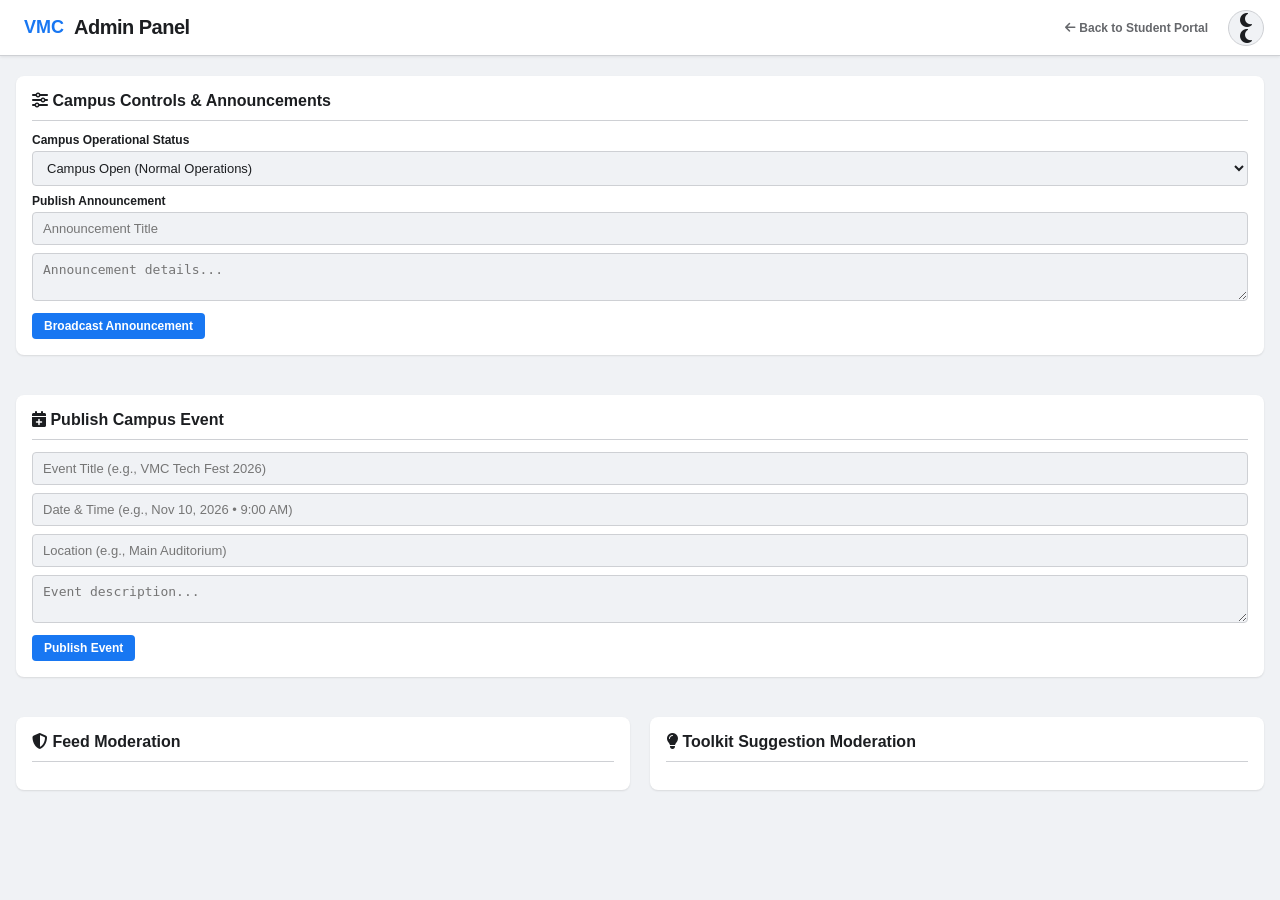
==== admin.html @ 5cf67ebd "Update admin page title and structure" ====
<!DOCTYPE html>
<html lang="en" data-theme="light">
<head>
  <meta charset="UTF-8">
  <meta name="viewport" content="width=device-width, initial-scale=1.0">
  <title>VMC Sync - Admin Control Panel</title>
  <link rel="stylesheet" href="https://cdnjs.cloudflare.com/ajax/libs/font-awesome/6.4.0/css/all.min.css">
  <link rel="stylesheet" href="style.css">
</head>
<body>

  <!-- TOPBAR HEADER -->
  <header class="fb-topbar">
    <a href="index.html" class="topbar-brand">
      <div class="brand-logo-img" style="font-weight: 800; font-size: 18px; color: var(--accent-blue);">VMC</div>
      <h1 class="brand-title">Admin Panel</h1>
    </a>

    <div class="topbar-actions">
      <a href="index.html" class="action-btn" style="text-decoration:none; font-size:12px; font-weight:600;"><i class="fa-solid fa-arrow-left"></i> Back to Student Portal</a>
      <button id="theme-toggle-btn" class="theme-btn"><i class="fa-solid fa-moon" id="theme-icon"></i></button>
    </div>
  </header>

  <!-- MAIN CONTAINER -->
  <div class="fb-container" style="grid-template-columns: 1fr;">
    
    <!-- CAMPUS STATUS & ANNOUNCEMENT CONTROLS -->
    <div class="sidebar-card" style="margin-bottom: 20px;">
      <h3 class="sidebar-title"><i class="fa-solid fa-sliders"></i> Campus Controls & Announcements</h3>
      <form id="admin-controls-form" class="stacked-form">
        <label class="form-label">Campus Operational Status</label>
        <select id="admin-campus-status" class="input-field">
          <option value="Campus Open">Campus Open (Normal Operations)</option>
          <option value="Classes Suspended">Classes Suspended</option>
          <option value="Online Classes Only">Online Classes Only</option>
          <option value="Campus Closed">Campus Closed</option>
        </select>
        <label class="form-label">Publish Announcement</label>
        <input type="text" id="admin-announcement-title" class="input-field" placeholder="Announcement Title" required>
        <textarea id="admin-announcement-text" class="input-field" rows="2" placeholder="Announcement details..." required></textarea>
        <button type="submit" class="btn-primary-sm">Broadcast Announcement</button>
      </form>
    </div>

    <!-- EVENT MANAGEMENT CREATOR -->
    <div class="sidebar-card" style="margin-bottom: 20px;">
      <h3 class="sidebar-title"><i class="fa-solid fa-calendar-plus"></i> Publish Campus Event</h3>
      <form id="admin-event-form" class="stacked-form">
        <input type="text" id="event-title" class="input-field" placeholder="Event Title (e.g., VMC Tech Fest 2026)" required>
        <input type="text" id="event-date" class="input-field" placeholder="Date & Time (e.g., Nov 10, 2026 • 9:00 AM)" required>
        <input type="text" id="event-location" class="input-field" placeholder="Location (e.g., Main Auditorium)" required>
        <textarea id="event-desc" class="input-field" rows="2" placeholder="Event description..." required></textarea>
        <button type="submit" class="btn-primary-sm">Publish Event</button>
      </form>
    </div>

    <!-- MODERATION TOOLS -->
    <div style="display: grid; grid-template-columns: 1fr 1fr; gap: 20px;">
      <div class="sidebar-card">
        <h3 class="sidebar-title"><i class="fa-solid fa-shield-halved"></i> Feed Moderation</h3>
        <div id="admin-feed-moderation" style="display:flex; flex-direction:column; gap:8px;"></div>
      </div>
      <div class="sidebar-card">
        <h3 class="sidebar-title"><i class="fa-solid fa-lightbulb"></i> Toolkit Suggestion Moderation</h3>
        <div id="admin-toolkit-moderation" style="display:flex; flex-direction:column; gap:8px;"></div>
      </div>
    </div>

  </div>

  <script src="vmc-sync-core.js"></script>
</body>
</html>
---- style.css ----
/* ==========================================================================
   VMC SYNC - THEME VARIABLES & LAYOUT STYLES
   ========================================================================== */

/* LIGHT THEME VARIABLES (DEFAULT) */
:root {
  --bg-primary: #f0f2f5;
  --bg-card: #ffffff;
  --bg-subtle: #e4e6eb;
  --bg-hover: #e4e6eb;
  --text-main: #1c1e21;
  --text-muted: #65676b;
  --border-color: #ced0d4;
  --topbar-bg: #ffffff; 
  --topbar-border: #ced0d4;
  --topbar-text: #1c1e21;
  --tooltip-bg: #1c1e21;
  --tooltip-text: #ffffff;
  --accent-blue: #1877f2;
}

/* DARK THEME VARIABLES */
[data-theme="dark"] {
  --bg-primary: #18191a;
  --bg-card: #242526;
  --bg-subtle: #3a3b3c;
  --bg-hover: #3a3b3c;
  --text-main: #e4e6eb;
  --text-muted: #b0b3b8;
  --border-color: #393a3b;
  --topbar-bg: #242526; 
  --topbar-border: #393a3b;
  --topbar-text: #e4e6eb;
  --tooltip-bg: #3a3b3c;
  --tooltip-text: #ffffff;
  --accent-blue: #2d88ff;
}

* {
  box-sizing: border-box;
}

body {
  background-color: var(--bg-primary);
  font-family: -apple-system, BlinkMacSystemFont, "Segoe UI", Roboto, Helvetica, Arial, sans-serif;
  margin: 0;
  padding-top: 56px;
  color: var(--text-main);
  transition: background-color 0.3s ease, color 0.3s ease;
}

/* TOPBAR HEADER */
.fb-topbar {
  position: fixed;
  top: 0; left: 0; right: 0;
  height: 56px;
  background: var(--topbar-bg);
  border-bottom: 1px solid var(--topbar-border);
  display: flex;
  align-items: center;
  justify-content: space-between;
  padding: 0 16px;
  z-index: 900;
  box-shadow: 0 1px 3px rgba(0,0,0,0.08);
  transition: background-color 0.3s ease, border-color 0.3s ease;
}

.topbar-brand {
  display: flex;
  align-items: center;
  gap: 10px;
  cursor: pointer;
  padding: 4px 8px;
  border-radius: 6px;
  text-decoration: none;
  transition: background-color 0.2s ease;
}

.topbar-brand:hover {
  background-color: var(--bg-hover);
}

.brand-title {
  font-size: 20px;
  margin: 0;
  font-weight: 800;
  letter-spacing: -0.5px;
  color: var(--topbar-text);
}

.topbar-search { flex: 1; max-width: 400px; margin: 0 20px; }
.search-input {
  width: 100%;
  background: var(--bg-primary);
  color: var(--text-main);
  border: 1px solid var(--border-color);
  padding: 8px 16px;
  border-radius: 20px;
  font-size: 14px;
  outline: none;
}

.topbar-actions {
  display: flex;
  align-items: center;
  gap: 12px;
}

.theme-btn {
  background: var(--bg-primary);
  border: 1px solid var(--border-color);
  color: var(--topbar-text);
  width: 36px;
  height: 36px;
  border-radius: 50%;
  cursor: pointer;
  display: flex;
  align-items: center;
  justify-content: center;
  font-size: 16px;
  transition: background-color 0.2s ease, transform 0.1s ease;
}

.theme-btn:hover {
  background: var(--bg-hover);
  transform: scale(1.05);
}

.topbar-user { 
  display: flex; 
  align-items: center; 
  gap: 8px; 
  font-weight: 600; 
  font-size: 14px; 
  color: var(--topbar-text);
}

.avatar-placeholder {
  width: 36px;
  height: 36px;
  border-radius: 50%;
  background: var(--bg-primary);
  border: 1px solid var(--border-color);
  display: flex;
  align-items: center;
  justify-content: center;
  font-size: 18px;
  color: inherit;
}

/* CSS TOOLTIP SYSTEM */
[data-tooltip] { position: relative; }
[data-tooltip]::before, [data-tooltip]::after {
  position: absolute; opacity: 0; pointer-events: none;
  transition: opacity 0.2s ease-in-out, transform 0.2s ease-in-out; z-index: 2000;
}
[data-tooltip]::before { content: ''; border: 5px solid transparent; }
[data-tooltip]::after {
  content: attr(data-tooltip); background: var(--tooltip-bg); color: var(--tooltip-text);
  font-size: 11px; font-weight: 600; padding: 5px 9px; border-radius: 5px;
  white-space: nowrap; box-shadow: 0 4px 10px rgba(0,0,0,0.25);
}
.tooltip-bottom::before { top: 100%; left: 50%; transform: translateX(-50%) translateY(2px); border-bottom-color: var(--tooltip-bg); }
.tooltip-bottom::after { top: calc(100% + 8px); left: 50%; transform: translateX(-50%) translateY(2px); }
[data-tooltip]:hover::before, [data-tooltip]:hover::after { opacity: 1; transform: translateX(-50%) translateY(0); }

/* MAIN LAYOUT & CARDS */
.fb-container {
  display: grid;
  grid-template-columns: 280px 1fr 300px;
  gap: 20px;
  max-width: 1380px;
  margin: 20px auto;
  padding: 0 16px;
}

.sidebar-card, .post-card {
  background: var(--bg-card);
  border-radius: 8px;
  padding: 16px;
  box-shadow: 0 1px 2px rgba(0, 0, 0, 0.1);
  margin-bottom: 16px;
  transition: background-color 0.3s ease;
}

.sidebar-title {
  margin-top: 0;
  font-size: 16px;
  color: var(--text-main);
  border-bottom: 1px solid var(--border-color);
  padding-bottom: 10px;
  margin-bottom: 12px;
}

.tab-subtitle {
  font-size: 12px; font-weight: 700; color: var(--text-muted); text-transform: uppercase; margin: 0 0 10px 0;
}

.post-creator-card { display: flex; flex-direction: column; gap: 12px; }
.creator-header { display: flex; align-items: center; gap: 10px; }

#post-input-trigger {
  flex: 1; background: var(--bg-primary); color: var(--text-muted);
  border: none; border-radius: 20px; padding: 10px 16px; cursor: pointer; font-size: 14px; text-align: left;
}
#post-input-trigger:hover { background: var(--bg-hover); }

.creator-actions { display: flex; border-top: 1px solid var(--border-color); padding-top: 8px; gap: 8px; }
.action-btn {
  flex: 1; background: transparent; border: none; padding: 8px;
  border-radius: 6px; font-weight: 600; color: var(--text-muted); cursor: pointer; font-size: 13px;
}
.action-btn:hover { background: var(--bg-primary); }

.post-card { position: relative; }
.post-header { display: flex; justify-content: space-between; align-items: flex-start; margin-bottom: 10px; }
.post-author-info h4 { margin: 0; font-size: 14px; color: var(--text-main); }
.post-time { font-size: 12px; color: var(--text-muted); }
.post-body p { margin: 6px 0; font-size: 14px; line-height: 1.4; color: var(--text-main); }

.btn-delete-post {
  background: transparent; border: none; color: var(--text-muted); font-size: 14px; cursor: pointer; padding: 4px 8px; border-radius: 4px;
}
.btn-delete-post:hover { background: #ffebe9; color: #d93025; }

/* REACTION BAR */
.post-reaction-bar {
  display: flex; align-items: center; justify-content: space-between; border-top: 1px solid var(--border-color); margin-top: 12px; padding-top: 8px;
}
.reaction-picker { display: flex; gap: 4px; }
.reaction-btn {
  background: var(--bg-primary); border: 1px solid transparent; border-radius: 16px; padding: 4px 8px; font-size: 13px; cursor: pointer;
}
.reaction-btn:hover { transform: scale(1.15); background: var(--bg-hover); }
.reaction-btn.active { background: var(--bg-subtle); border-color: var(--accent-blue); font-weight: bold; }
.reaction-summary-badge { font-size: 12px; color: var(--accent-blue); font-weight: 600; background: var(--bg-primary); padding: 4px 8px; border-radius: 12px; }

/* COMMENTS */
.comments-section { border-top: 1px solid var(--border-color); margin-top: 10px; padding-top: 10px; }
.comment-input-row { display: flex; gap: 8px; margin-bottom: 12px; }
.comment-input { flex: 1; background: var(--bg-primary); color: var(--text-main); border: 1px solid var(--border-color); border-radius: 18px; padding: 8px 14px; font-size: 13px; outline: none;}
.comments-list { display: flex; flex-direction: column; gap: 8px; }
.comment-item { display: flex; gap: 8px; align-items: flex-start; }
.comment-bubble { background: var(--bg-primary); padding: 8px 12px; border-radius: 12px; font-size: 12px; flex: 1; }
.comment-author { font-weight: bold; margin-bottom: 2px; color: var(--text-main); }
.comment-text { color: var(--text-main); word-break: break-word; }
.btn-delete-comment { background: none; border: none; color: var(--text-muted); font-size: 10px; cursor: pointer; float: right; }
.btn-delete-comment:hover { color: #d93025; }

/* NAV CHIPS & TABLES */
.app-filter-bar { display: flex; flex-direction: column; gap: 6px; }
.app-chip {
  padding: 8px 12px; border-radius: 6px; border: none; background: var(--bg-subtle);
  color: var(--text-main); font-size: 13px; font-weight: 600; cursor: pointer; text-align: left;
}
.app-chip.active { background: var(--accent-blue); color: #ffffff; }

.toolkit-table { width: 100%; border-collapse: collapse; margin-bottom: 8px; font-size: 12px; }
.toolkit-table th, .toolkit-table td { padding: 6px; border: 1px solid var(--border-color); color: var(--text-main); text-align: left; }

.input-field {
  width: 100%; padding: 8px 10px; margin-bottom: 8px; border: 1px solid var(--border-color);
  background: var(--bg-primary); color: var(--text-main); border-radius: 4px; font-size: 13px; outline: none;
}
.form-row { display: flex; gap: 6px; }

.btn-primary-sm { background: var(--accent-blue); color: #fff; border: none; padding: 6px 12px; border-radius: 4px; cursor: pointer; font-weight: 600; font-size: 12px; }
.btn-secondary-sm { background: var(--bg-subtle); color: var(--text-main); border: none; padding: 6px 12px; border-radius: 4px; cursor: pointer; font-size: 12px; }
.result-box-sm { background: var(--bg-primary); padding: 8px; border-radius: 4px; font-size: 12px; color: var(--accent-blue); font-weight: bold; margin-top: 6px;}

.feed-filter-bar { display: flex; gap: 8px; margin-bottom: 16px; }
.feed-filter-btn {
  padding: 6px 16px; border-radius: 18px; border: none; background: var(--bg-subtle);
  color: var(--text-main); font-weight: 600; font-size: 13px; cursor: pointer;
}
.feed-filter-btn.active { background: var(--accent-blue); color: #fff; }

.announcement-item { border-bottom: 1px solid var(--border-color); padding: 8px 0; }
.announcement-item:last-child { border-bottom: none; }
.announcement-item h4 { margin: 2px 0; font-size: 13px; color: var(--text-main); }
.announcement-item p { margin: 0; font-size: 12px; color: var(--text-muted); }

.modal-overlay {
  position: fixed; top: 0; left: 0; right: 0; bottom: 0;
  background: rgba(0, 0, 0, 0.6); display: flex; align-items: center; justify-content: center; z-index: 1000;
}
.fb-modal { background: var(--bg-card); color: var(--text-main); width: 100%; max-width: 480px; border-radius: 8px; padding: 20px; box-shadow: 0 10px 25px rgba(0,0,0,0.3); }
.modal-header { display: flex; justify-content: space-between; align-items: center; border-bottom: 1px solid var(--border-color); padding-bottom: 8px; margin-bottom: 12px; }
.close-btn { background: none; border: none; font-size: 18px; cursor: pointer; color: var(--text-main); }
.form-label { font-size: 12px; font-weight: bold; display: block; margin-bottom: 4px; }
.modal-actions { display: flex; justify-content: flex-end; gap: 8px; margin-top: 12px; }

@media (max-width: 1024px) {
  .fb-container { grid-template-columns: 240px 1fr; }
  .fb-sidebar-right { display: none; }
}
@media (max-width: 768px) {
  .fb-container { grid-template-columns: 1fr; }
  .fb-sidebar-left { display: none; }
}
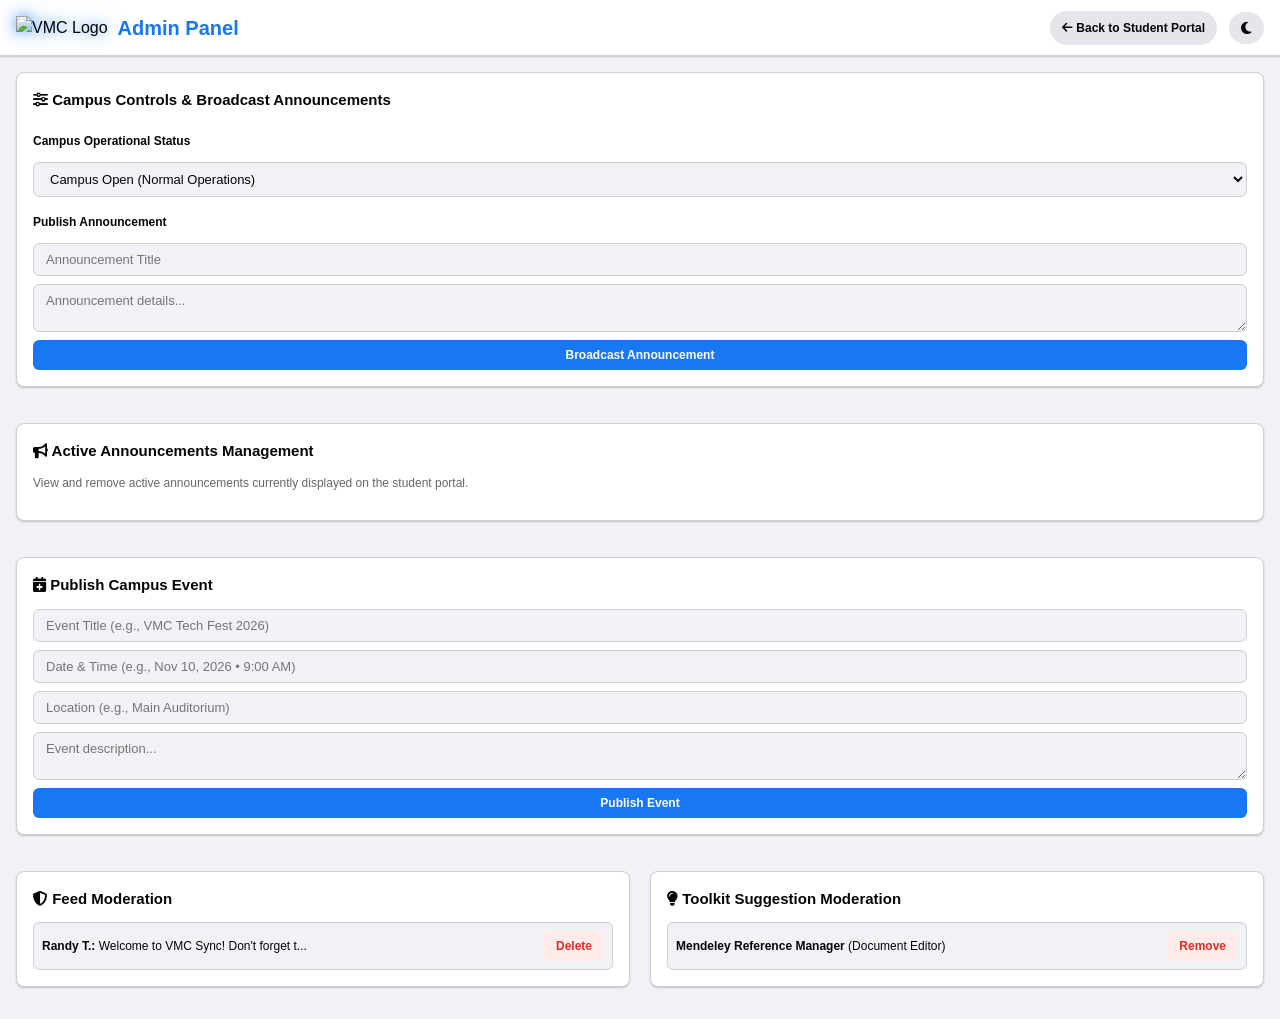
==== commit 9b39e9c7: "Update admin panel layout and announcement features" ====
--- a/admin.html
+++ b/admin.html
@@ -12,7 +12,7 @@
   <!-- TOPBAR HEADER -->
   <header class="fb-topbar">
     <a href="index.html" class="topbar-brand">
-      <div class="brand-logo-img" style="font-weight: 800; font-size: 18px; color: var(--accent-blue);">VMC</div>
+      <img src="vmc-logo.png" id="vmc-logo-img" alt="VMC Logo" class="glowing-logo">
       <h1 class="brand-title">Admin Panel</h1>
     </a>
 
@@ -27,7 +27,7 @@
     
     <!-- CAMPUS STATUS & ANNOUNCEMENT CONTROLS -->
     <div class="sidebar-card" style="margin-bottom: 20px;">
-      <h3 class="sidebar-title"><i class="fa-solid fa-sliders"></i> Campus Controls & Announcements</h3>
+      <h3 class="sidebar-title"><i class="fa-solid fa-sliders"></i> Campus Controls & Broadcast Announcements</h3>
       <form id="admin-controls-form" class="stacked-form">
         <label class="form-label">Campus Operational Status</label>
         <select id="admin-campus-status" class="input-field">
@@ -36,11 +36,19 @@
           <option value="Online Classes Only">Online Classes Only</option>
           <option value="Campus Closed">Campus Closed</option>
         </select>
+        
         <label class="form-label">Publish Announcement</label>
         <input type="text" id="admin-announcement-title" class="input-field" placeholder="Announcement Title" required>
         <textarea id="admin-announcement-text" class="input-field" rows="2" placeholder="Announcement details..." required></textarea>
         <button type="submit" class="btn-primary-sm">Broadcast Announcement</button>
       </form>
+    </div>
+
+    <!-- ACTIVE ANNOUNCEMENTS MANAGEMENT SECTION -->
+    <div class="sidebar-card" style="margin-bottom: 20px;">
+      <h3 class="sidebar-title"><i class="fa-solid fa-bullhorn"></i> Active Announcements Management</h3>
+      <p style="font-size:12px; color:var(--text-muted); margin-bottom:12px;">View and remove active announcements currently displayed on the student portal.</p>
+      <div id="admin-announcements-list" style="display:flex; flex-direction:column; gap:8px;"></div>
     </div>
 
     <!-- EVENT MANAGEMENT CREATOR -->
--- a/style.css
+++ b/style.css
@@ -1,103 +1,86 @@
 /* ==========================================================================
-   VMC SYNC - THEME VARIABLES & LAYOUT STYLES
+   VMC SYNC - MAIN SYSTEM STYLESHEET
    ========================================================================== */
 
-/* LIGHT THEME VARIABLES (DEFAULT) */
 :root {
   --bg-primary: #f0f2f5;
   --bg-card: #ffffff;
   --bg-subtle: #e4e6eb;
-  --bg-hover: #e4e6eb;
-  --text-main: #1c1e21;
+  --text-main: #050505;
   --text-muted: #65676b;
+  --accent-blue: #1877f2;
+  --accent-hover: #166fe5;
   --border-color: #ced0d4;
-  --topbar-bg: #ffffff; 
-  --topbar-border: #ced0d4;
-  --topbar-text: #1c1e21;
-  --tooltip-bg: #1c1e21;
-  --tooltip-text: #ffffff;
-  --accent-blue: #1877f2;
-}
-
-/* DARK THEME VARIABLES */
+  --card-radius: 8px;
+  --box-shadow: 0 1px 2px rgba(0, 0, 0, 0.2);
+}
+
 [data-theme="dark"] {
   --bg-primary: #18191a;
   --bg-card: #242526;
   --bg-subtle: #3a3b3c;
-  --bg-hover: #3a3b3c;
   --text-main: #e4e6eb;
   --text-muted: #b0b3b8;
-  --border-color: #393a3b;
-  --topbar-bg: #242526; 
-  --topbar-border: #393a3b;
-  --topbar-text: #e4e6eb;
-  --tooltip-bg: #3a3b3c;
-  --tooltip-text: #ffffff;
   --accent-blue: #2d88ff;
+  --accent-hover: #4599ff;
+  --border-color: #3e4042;
+  --box-shadow: 0 1px 2px rgba(0, 0, 0, 0.4);
 }
 
 * {
   box-sizing: border-box;
+  margin: 0;
+  padding: 0;
+  font-family: -apple-system, BlinkMacSystemFont, "Segoe UI", Roboto, Helvetica, Arial, sans-serif;
 }
 
 body {
   background-color: var(--bg-primary);
-  font-family: -apple-system, BlinkMacSystemFont, "Segoe UI", Roboto, Helvetica, Arial, sans-serif;
-  margin: 0;
-  padding-top: 56px;
-  color: var(--text-main);
-  transition: background-color 0.3s ease, color 0.3s ease;
-}
-
-/* TOPBAR HEADER */
+  color: var(--text-main);
+  line-height: 1.5;
+}
+
+/* TOPBAR */
 .fb-topbar {
-  position: fixed;
-  top: 0; left: 0; right: 0;
+  position: sticky;
+  top: 0;
+  z-index: 1000;
   height: 56px;
-  background: var(--topbar-bg);
-  border-bottom: 1px solid var(--topbar-border);
+  background-color: var(--bg-card);
   display: flex;
   align-items: center;
   justify-content: space-between;
   padding: 0 16px;
-  z-index: 900;
-  box-shadow: 0 1px 3px rgba(0,0,0,0.08);
-  transition: background-color 0.3s ease, border-color 0.3s ease;
+  box-shadow: var(--box-shadow);
+  border-bottom: 1px solid var(--border-color);
 }
 
 .topbar-brand {
   display: flex;
   align-items: center;
   gap: 10px;
-  cursor: pointer;
-  padding: 4px 8px;
-  border-radius: 6px;
   text-decoration: none;
-  transition: background-color 0.2s ease;
-}
-
-.topbar-brand:hover {
-  background-color: var(--bg-hover);
+  color: var(--text-main);
 }
 
 .brand-title {
   font-size: 20px;
-  margin: 0;
-  font-weight: 800;
-  letter-spacing: -0.5px;
-  color: var(--topbar-text);
-}
-
-.topbar-search { flex: 1; max-width: 400px; margin: 0 20px; }
+  font-weight: 700;
+  color: var(--accent-blue);
+}
+
+.topbar-search {
+  flex: 0 1 320px;
+}
+
 .search-input {
   width: 100%;
-  background: var(--bg-primary);
-  color: var(--text-main);
-  border: 1px solid var(--border-color);
   padding: 8px 16px;
-  border-radius: 20px;
+  border-radius: 50px;
+  border: none;
+  background-color: var(--bg-primary);
+  color: var(--text-main);
   font-size: 14px;
-  outline: none;
 }
 
 .topbar-actions {
@@ -106,195 +89,459 @@
   gap: 12px;
 }
 
-.theme-btn {
-  background: var(--bg-primary);
-  border: 1px solid var(--border-color);
-  color: var(--topbar-text);
-  width: 36px;
-  height: 36px;
-  border-radius: 50%;
-  cursor: pointer;
-  display: flex;
-  align-items: center;
-  justify-content: center;
-  font-size: 16px;
-  transition: background-color 0.2s ease, transform 0.1s ease;
-}
-
-.theme-btn:hover {
-  background: var(--bg-hover);
-  transform: scale(1.05);
-}
-
-.topbar-user { 
-  display: flex; 
-  align-items: center; 
-  gap: 8px; 
-  font-weight: 600; 
-  font-size: 14px; 
-  color: var(--topbar-text);
+.theme-btn, .action-btn {
+  background: var(--bg-subtle);
+  border: none;
+  color: var(--text-main);
+  padding: 8px 12px;
+  border-radius: 50px;
+  cursor: pointer;
+  font-size: 14px;
+}
+
+.topbar-user {
+  display: flex;
+  align-items: center;
+  gap: 8px;
 }
 
 .avatar-placeholder {
   width: 36px;
   height: 36px;
   border-radius: 50%;
-  background: var(--bg-primary);
-  border: 1px solid var(--border-color);
+  background-color: var(--accent-blue);
+  color: white;
   display: flex;
   align-items: center;
   justify-content: center;
-  font-size: 18px;
-  color: inherit;
-}
-
-/* CSS TOOLTIP SYSTEM */
-[data-tooltip] { position: relative; }
-[data-tooltip]::before, [data-tooltip]::after {
-  position: absolute; opacity: 0; pointer-events: none;
-  transition: opacity 0.2s ease-in-out, transform 0.2s ease-in-out; z-index: 2000;
-}
-[data-tooltip]::before { content: ''; border: 5px solid transparent; }
-[data-tooltip]::after {
-  content: attr(data-tooltip); background: var(--tooltip-bg); color: var(--tooltip-text);
-  font-size: 11px; font-weight: 600; padding: 5px 9px; border-radius: 5px;
-  white-space: nowrap; box-shadow: 0 4px 10px rgba(0,0,0,0.25);
-}
-.tooltip-bottom::before { top: 100%; left: 50%; transform: translateX(-50%) translateY(2px); border-bottom-color: var(--tooltip-bg); }
-.tooltip-bottom::after { top: calc(100% + 8px); left: 50%; transform: translateX(-50%) translateY(2px); }
-[data-tooltip]:hover::before, [data-tooltip]:hover::after { opacity: 1; transform: translateX(-50%) translateY(0); }
-
-/* MAIN LAYOUT & CARDS */
+  font-weight: bold;
+}
+
+/* MAIN LAYOUT */
 .fb-container {
   display: grid;
   grid-template-columns: 280px 1fr 300px;
-  gap: 20px;
-  max-width: 1380px;
-  margin: 20px auto;
+  gap: 16px;
+  max-width: 1280px;
+  margin: 16px auto;
   padding: 0 16px;
 }
 
-.sidebar-card, .post-card {
+.sidebar-card {
+  background-color: var(--bg-card);
+  border-radius: var(--card-radius);
+  padding: 16px;
+  margin-bottom: 16px;
+  box-shadow: var(--box-shadow);
+  border: 1px solid var(--border-color);
+}
+
+.sidebar-title {
+  font-size: 15px;
+  font-weight: 600;
+  margin-bottom: 12px;
+}
+
+.tab-subtitle {
+  font-size: 14px;
+  font-weight: 600;
+  margin-bottom: 8px;
+}
+
+.app-filter-bar {
+  display: flex;
+  flex-direction: column;
+  gap: 4px;
+}
+
+.app-chip {
+  text-align: left;
+  padding: 8px 12px;
+  border-radius: 6px;
+  background: none;
+  border: none;
+  color: var(--text-main);
+  cursor: pointer;
+  font-weight: 500;
+  font-size: 13px;
+}
+
+.app-chip.active, .app-chip:hover {
+  background-color: var(--bg-subtle);
+}
+
+.post-card {
+  background-color: var(--bg-card);
+  border-radius: var(--card-radius);
+  padding: 16px;
+  margin-bottom: 16px;
+  box-shadow: var(--box-shadow);
+  border: 1px solid var(--border-color);
+}
+
+.post-header {
+  display: flex;
+  justify-content: space-between;
+  align-items: center;
+  margin-bottom: 12px;
+}
+
+.post-header h4 {
+  font-size: 14px;
+  font-weight: 600;
+}
+
+.post-time {
+  font-size: 11px;
+  color: var(--text-muted);
+}
+
+.post-body {
+  font-size: 14px;
+  margin-bottom: 12px;
+}
+
+/* AUTO-FIT MEDIA FRAMES */
+.post-media-frame {
+  width: 100%;
+  max-height: 480px;
+  background-color: var(--bg-primary);
+  border-radius: 8px;
+  overflow: hidden;
+  display: flex;
+  align-items: center;
+  justify-content: center;
+  margin-top: 10px;
+  border: 1px solid var(--border-color);
+  cursor: pointer;
+}
+
+.post-media-frame img {
+  width: 100%;
+  height: auto;
+  max-height: 480px;
+  object-fit: contain;
+  display: block;
+}
+
+.post-video-frame {
+  width: 100%;
+  max-height: 450px;
+  background-color: #000000;
+  border-radius: 8px;
+  overflow: hidden;
+  margin-top: 10px;
+  display: flex;
+  align-items: center;
+  justify-content: center;
+}
+
+.post-video-frame video {
+  width: 100%;
+  max-height: 450px;
+  object-fit: contain;
+}
+
+.post-reaction-bar {
+  display: flex;
+  justify-content: space-between;
+  align-items: center;
+  border-top: 1px solid var(--border-color);
+  border-bottom: 1px solid var(--border-color);
+  padding: 6px 0;
+  margin-bottom: 12px;
+}
+
+.reaction-btn {
+  background: none;
+  border: none;
+  color: var(--text-muted);
+  font-weight: 600;
+  font-size: 13px;
+  cursor: pointer;
+  padding: 6px 12px;
+  border-radius: 4px;
+}
+
+.reaction-btn.active {
+  color: var(--accent-blue);
+}
+
+.reaction-summary-badge {
+  font-size: 12px;
+  color: var(--text-muted);
+}
+
+.comments-section {
+  display: flex;
+  flex-direction: column;
+  gap: 8px;
+}
+
+.comment-input-row input {
+  width: 100%;
+  padding: 8px 12px;
+  border-radius: 18px;
+  border: 1px solid var(--border-color);
+  background: var(--bg-primary);
+  color: var(--text-main);
+  font-size: 12px;
+}
+
+.comment-bubble {
+  background: var(--bg-primary);
+  padding: 8px 12px;
+  border-radius: 12px;
+  font-size: 12px;
+}
+
+.comment-author {
+  font-weight: bold;
+  display: flex;
+  justify-content: space-between;
+  margin-bottom: 2px;
+}
+
+.btn-delete-comment {
+  background: none;
+  border: none;
+  color: #d93025;
+  font-size: 10px;
+  cursor: pointer;
+}
+
+/* FORMS & TABLES */
+.stacked-form {
+  display: flex;
+  flex-direction: column;
+  gap: 8px;
+}
+
+.form-row {
+  display: flex;
+  gap: 8px;
+}
+
+.input-field {
+  width: 100%;
+  padding: 8px 12px;
+  border-radius: 6px;
+  border: 1px solid var(--border-color);
+  background-color: var(--bg-primary);
+  color: var(--text-main);
+  font-size: 13px;
+}
+
+.btn-primary-sm {
+  background-color: var(--accent-blue);
+  color: white;
+  border: none;
+  padding: 8px 12px;
+  border-radius: 6px;
+  font-weight: 600;
+  font-size: 12px;
+  cursor: pointer;
+}
+
+.btn-secondary-sm {
+  background-color: var(--bg-subtle);
+  color: var(--text-main);
+  border: none;
+  padding: 8px 12px;
+  border-radius: 6px;
+  font-weight: 600;
+  font-size: 12px;
+  cursor: pointer;
+}
+
+.toolkit-table {
+  width: 100%;
+  border-collapse: collapse;
+  font-size: 12px;
+}
+
+.toolkit-table th, .toolkit-table td {
+  padding: 8px;
+  border-bottom: 1px solid var(--border-color);
+  text-align: left;
+}
+
+.result-box-sm {
+  padding: 8px 12px;
+  background: var(--bg-subtle);
+  border-radius: 6px;
+  font-size: 12px;
+  font-weight: 600;
+  margin-top: 8px;
+}
+
+.feed-filter-bar {
+  display: flex;
+  gap: 8px;
+  margin-bottom: 16px;
+}
+
+.feed-filter-btn {
+  padding: 6px 12px;
+  border-radius: 18px;
+  border: 1px solid var(--border-color);
   background: var(--bg-card);
+  color: var(--text-main);
+  font-size: 12px;
+  cursor: pointer;
+}
+
+.feed-filter-btn.active {
+  background: var(--accent-blue);
+  color: white;
+  border-color: var(--accent-blue);
+}
+
+.post-creator-card .creator-header {
+  display: flex;
+  gap: 10px;
+  margin-bottom: 12px;
+}
+
+.post-creator-card button#post-input-trigger {
+  flex: 1;
+  text-align: left;
+  border-radius: 20px;
+  border: 1px solid var(--border-color);
+  background: var(--bg-primary);
+  color: var(--text-muted);
+  padding: 8px 16px;
+  cursor: pointer;
+}
+
+.creator-actions {
+  display: flex;
+  justify-content: space-around;
+  border-top: 1px solid var(--border-color);
+  padding-top: 8px;
+}
+
+/* MODALS */
+.modal-overlay {
+  position: fixed;
+  top: 0; left: 0; right: 0; bottom: 0;
+  background: rgba(0, 0, 0, 0.6);
+  display: flex;
+  align-items: center;
+  justify-content: center;
+  z-index: 1500;
+}
+
+.fb-modal {
+  background: var(--bg-card);
+  width: 100%;
+  max-width: 480px;
   border-radius: 8px;
   padding: 16px;
-  box-shadow: 0 1px 2px rgba(0, 0, 0, 0.1);
-  margin-bottom: 16px;
-  transition: background-color 0.3s ease;
-}
-
-.sidebar-title {
-  margin-top: 0;
-  font-size: 16px;
-  color: var(--text-main);
-  border-bottom: 1px solid var(--border-color);
-  padding-bottom: 10px;
+  box-shadow: 0 8px 24px rgba(0,0,0,0.3);
+}
+
+.modal-header {
+  display: flex;
+  justify-content: space-between;
+  align-items: center;
   margin-bottom: 12px;
 }
 
-.tab-subtitle {
-  font-size: 12px; font-weight: 700; color: var(--text-muted); text-transform: uppercase; margin: 0 0 10px 0;
-}
-
-.post-creator-card { display: flex; flex-direction: column; gap: 12px; }
-.creator-header { display: flex; align-items: center; gap: 10px; }
-
-#post-input-trigger {
-  flex: 1; background: var(--bg-primary); color: var(--text-muted);
-  border: none; border-radius: 20px; padding: 10px 16px; cursor: pointer; font-size: 14px; text-align: left;
-}
-#post-input-trigger:hover { background: var(--bg-hover); }
-
-.creator-actions { display: flex; border-top: 1px solid var(--border-color); padding-top: 8px; gap: 8px; }
-.action-btn {
-  flex: 1; background: transparent; border: none; padding: 8px;
-  border-radius: 6px; font-weight: 600; color: var(--text-muted); cursor: pointer; font-size: 13px;
-}
-.action-btn:hover { background: var(--bg-primary); }
-
-.post-card { position: relative; }
-.post-header { display: flex; justify-content: space-between; align-items: flex-start; margin-bottom: 10px; }
-.post-author-info h4 { margin: 0; font-size: 14px; color: var(--text-main); }
-.post-time { font-size: 12px; color: var(--text-muted); }
-.post-body p { margin: 6px 0; font-size: 14px; line-height: 1.4; color: var(--text-main); }
-
-.btn-delete-post {
-  background: transparent; border: none; color: var(--text-muted); font-size: 14px; cursor: pointer; padding: 4px 8px; border-radius: 4px;
-}
-.btn-delete-post:hover { background: #ffebe9; color: #d93025; }
-
-/* REACTION BAR */
-.post-reaction-bar {
-  display: flex; align-items: center; justify-content: space-between; border-top: 1px solid var(--border-color); margin-top: 12px; padding-top: 8px;
-}
-.reaction-picker { display: flex; gap: 4px; }
-.reaction-btn {
-  background: var(--bg-primary); border: 1px solid transparent; border-radius: 16px; padding: 4px 8px; font-size: 13px; cursor: pointer;
-}
-.reaction-btn:hover { transform: scale(1.15); background: var(--bg-hover); }
-.reaction-btn.active { background: var(--bg-subtle); border-color: var(--accent-blue); font-weight: bold; }
-.reaction-summary-badge { font-size: 12px; color: var(--accent-blue); font-weight: 600; background: var(--bg-primary); padding: 4px 8px; border-radius: 12px; }
-
-/* COMMENTS */
-.comments-section { border-top: 1px solid var(--border-color); margin-top: 10px; padding-top: 10px; }
-.comment-input-row { display: flex; gap: 8px; margin-bottom: 12px; }
-.comment-input { flex: 1; background: var(--bg-primary); color: var(--text-main); border: 1px solid var(--border-color); border-radius: 18px; padding: 8px 14px; font-size: 13px; outline: none;}
-.comments-list { display: flex; flex-direction: column; gap: 8px; }
-.comment-item { display: flex; gap: 8px; align-items: flex-start; }
-.comment-bubble { background: var(--bg-primary); padding: 8px 12px; border-radius: 12px; font-size: 12px; flex: 1; }
-.comment-author { font-weight: bold; margin-bottom: 2px; color: var(--text-main); }
-.comment-text { color: var(--text-main); word-break: break-word; }
-.btn-delete-comment { background: none; border: none; color: var(--text-muted); font-size: 10px; cursor: pointer; float: right; }
-.btn-delete-comment:hover { color: #d93025; }
-
-/* NAV CHIPS & TABLES */
-.app-filter-bar { display: flex; flex-direction: column; gap: 6px; }
-.app-chip {
-  padding: 8px 12px; border-radius: 6px; border: none; background: var(--bg-subtle);
-  color: var(--text-main); font-size: 13px; font-weight: 600; cursor: pointer; text-align: left;
-}
-.app-chip.active { background: var(--accent-blue); color: #ffffff; }
-
-.toolkit-table { width: 100%; border-collapse: collapse; margin-bottom: 8px; font-size: 12px; }
-.toolkit-table th, .toolkit-table td { padding: 6px; border: 1px solid var(--border-color); color: var(--text-main); text-align: left; }
-
-.input-field {
-  width: 100%; padding: 8px 10px; margin-bottom: 8px; border: 1px solid var(--border-color);
-  background: var(--bg-primary); color: var(--text-main); border-radius: 4px; font-size: 13px; outline: none;
-}
-.form-row { display: flex; gap: 6px; }
-
-.btn-primary-sm { background: var(--accent-blue); color: #fff; border: none; padding: 6px 12px; border-radius: 4px; cursor: pointer; font-weight: 600; font-size: 12px; }
-.btn-secondary-sm { background: var(--bg-subtle); color: var(--text-main); border: none; padding: 6px 12px; border-radius: 4px; cursor: pointer; font-size: 12px; }
-.result-box-sm { background: var(--bg-primary); padding: 8px; border-radius: 4px; font-size: 12px; color: var(--accent-blue); font-weight: bold; margin-top: 6px;}
-
-.feed-filter-bar { display: flex; gap: 8px; margin-bottom: 16px; }
-.feed-filter-btn {
-  padding: 6px 16px; border-radius: 18px; border: none; background: var(--bg-subtle);
-  color: var(--text-main); font-weight: 600; font-size: 13px; cursor: pointer;
-}
-.feed-filter-btn.active { background: var(--accent-blue); color: #fff; }
-
-.announcement-item { border-bottom: 1px solid var(--border-color); padding: 8px 0; }
-.announcement-item:last-child { border-bottom: none; }
-.announcement-item h4 { margin: 2px 0; font-size: 13px; color: var(--text-main); }
-.announcement-item p { margin: 0; font-size: 12px; color: var(--text-muted); }
-
-.modal-overlay {
-  position: fixed; top: 0; left: 0; right: 0; bottom: 0;
-  background: rgba(0, 0, 0, 0.6); display: flex; align-items: center; justify-content: center; z-index: 1000;
-}
-.fb-modal { background: var(--bg-card); color: var(--text-main); width: 100%; max-width: 480px; border-radius: 8px; padding: 20px; box-shadow: 0 10px 25px rgba(0,0,0,0.3); }
-.modal-header { display: flex; justify-content: space-between; align-items: center; border-bottom: 1px solid var(--border-color); padding-bottom: 8px; margin-bottom: 12px; }
-.close-btn { background: none; border: none; font-size: 18px; cursor: pointer; color: var(--text-main); }
-.form-label { font-size: 12px; font-weight: bold; display: block; margin-bottom: 4px; }
-.modal-actions { display: flex; justify-content: flex-end; gap: 8px; margin-top: 12px; }
-
-@media (max-width: 1024px) {
-  .fb-container { grid-template-columns: 240px 1fr; }
-  .fb-sidebar-right { display: none; }
-}
-@media (max-width: 768px) {
-  .fb-container { grid-template-columns: 1fr; }
-  .fb-sidebar-left { display: none; }
-}
+.close-btn {
+  background: none;
+  border: none;
+  font-size: 20px;
+  color: var(--text-muted);
+  cursor: pointer;
+}
+
+.form-label {
+  font-size: 12px;
+  font-weight: bold;
+  display: block;
+  margin: 8px 0 4px 0;
+}
+
+.modal-actions {
+  display: flex;
+  justify-content: flex-end;
+  gap: 8px;
+  margin-top: 12px;
+}
+
+.announcement-item {
+  padding: 8px;
+  border-left: 3px solid var(--accent-blue);
+  background: var(--bg-primary);
+  margin-bottom: 8px;
+  border-radius: 0 4px 4px 0;
+}
+
+.announcement-item h4 {
+  font-size: 12px;
+  margin-bottom: 2px;
+}
+
+.announcement-item p {
+  font-size: 11px;
+  color: var(--text-muted);
+}
+
+@media (max-width: 900px) {
+  .fb-container {
+    grid-template-columns: 1fr;
+  }
+  .fb-sidebar-left, .fb-sidebar-right {
+    display: none;
+  }
+}
+----------------------------------------------------------
+/* ==========================================================================
+   GLOWING & POPPING LOGO ANIMATION
+   ========================================================================== */
+
+/* Default Logo Styling */
+.glowing-logo {
+  height: 38px;
+  width: auto;
+  object-fit: contain;
+  border-radius: 6px;
+  transition: transform 0.3s cubic-bezier(0.175, 0.885, 0.32, 1.275), filter 0.3s ease;
+  cursor: pointer;
+}
+
+/* Light Mode Glow (Soft Blue Accent Glow) */
+[data-theme="light"] .glowing-logo {
+  filter: drop-shadow(0 0 6px rgba(24, 119, 242, 0.6)) 
+          drop-shadow(0 0 12px rgba(24, 119, 242, 0.3));
+}
+
+/* Dark Mode Glow (Bright Neon Blue / Gold Glow) */
+[data-theme="dark"] .glowing-logo {
+  filter: drop-shadow(0 0 8px rgba(69, 153, 255, 0.9)) 
+          drop-shadow(0 0 16px rgba(69, 153, 255, 0.5));
+}
+
+/* Hover Effect: Scale Up (Pop) */
+.glowing-logo:hover {
+  transform: scale(1.12) rotate(-2deg);
+}
+
+/* Pop Trigger Animation Class (Triggered via JS on theme change) */
+.logo-pop-animation {
+  animation: logoPopGlow 0.6s cubic-bezier(0.175, 0.885, 0.32, 1.275);
+}
+
+@keyframes logoPopGlow {
+  0% {
+    transform: scale(1);
+  }
+  50% {
+    transform: scale(1.35) rotate(4deg);
+    filter: drop-shadow(0 0 18px #1877f2) drop-shadow(0 0 28px #4599ff);
+  }
+  100% {
+    transform: scale(1);
+  }
+}
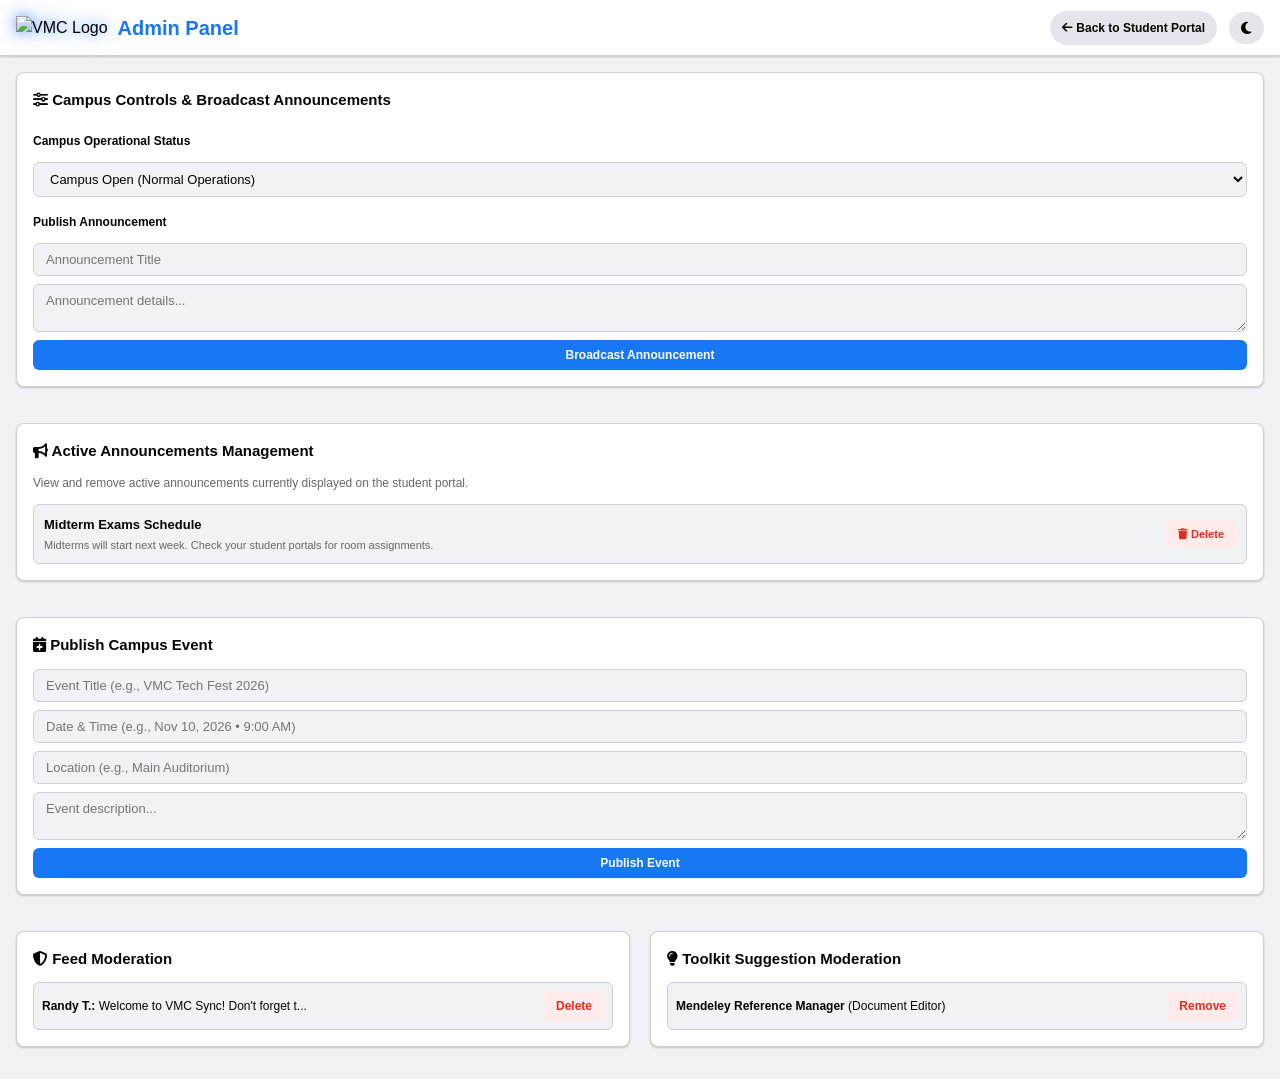
==== commit e390d762: "Update logo image source in admin.html" ====
--- a/admin.html
+++ b/admin.html
@@ -12,7 +12,7 @@
   <!-- TOPBAR HEADER -->
   <header class="fb-topbar">
     <a href="index.html" class="topbar-brand">
-      <img src="vmc-logo.png" id="vmc-logo-img" alt="VMC Logo" class="glowing-logo">
+      <img src="Logo3.png" id="vmc-logo-img" alt="VMC Logo" class="glowing-logo">
       <h1 class="brand-title">Admin Panel</h1>
     </a>
 
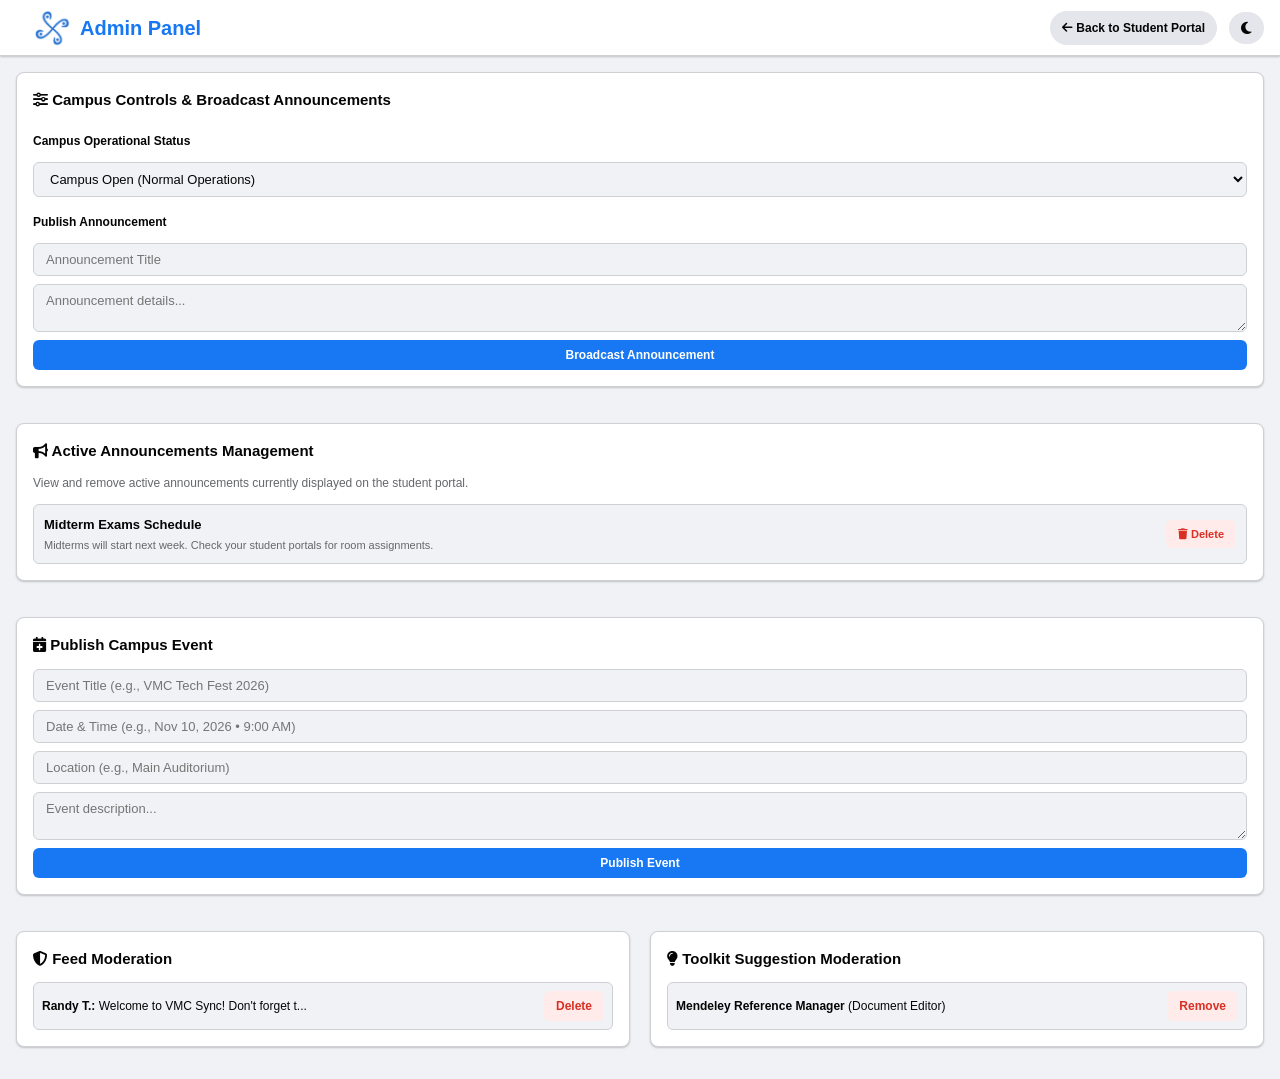
==== commit 8123694b: "Update logo img tag in admin.html Fix img tag attributes and styling in admin.html" ====
--- a/admin.html
+++ b/admin.html
@@ -12,7 +12,7 @@
   <!-- TOPBAR HEADER -->
   <header class="fb-topbar">
     <a href="index.html" class="topbar-brand">
-      <img src="Logo3.png" id="vmc-logo-img" alt="VMC Logo" class="glowing-logo">
+        <img src="Logo3.png" idalt="VMC Logo" style="height: 36px; width: auto; object-fit: contain;">
       <h1 class="brand-title">Admin Panel</h1>
     </a>
 
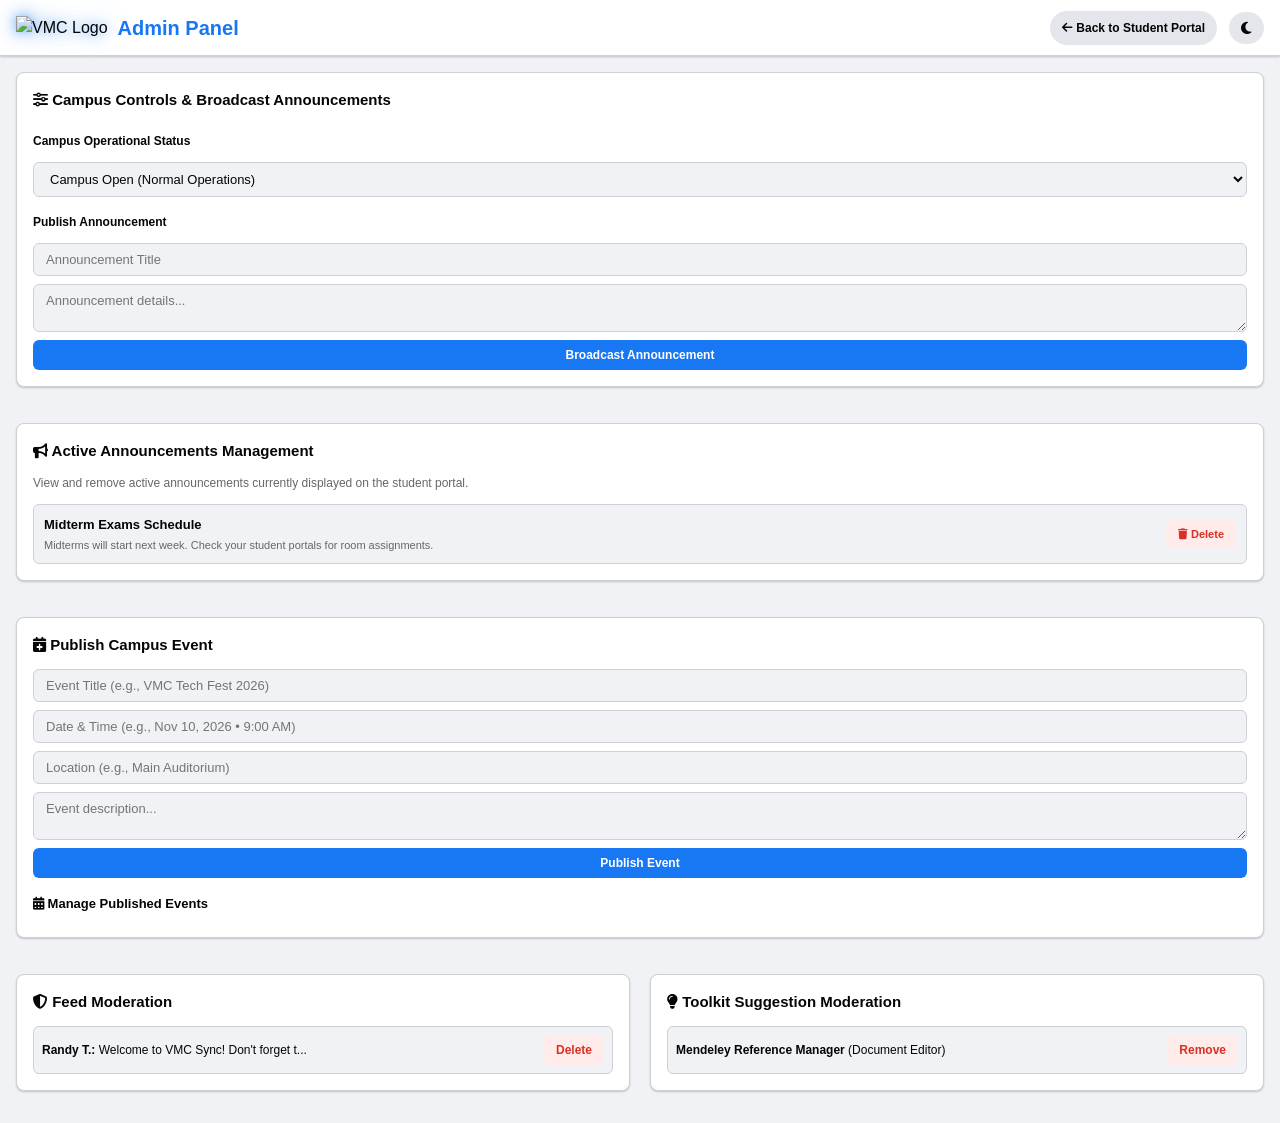
==== commit 51ec2bb0: "Update admin panel layout and improve comments" ====
--- a/admin.html
+++ b/admin.html
@@ -12,7 +12,7 @@
   <!-- TOPBAR HEADER -->
   <header class="fb-topbar">
     <a href="index.html" class="topbar-brand">
-        <img src="Logo3.png" idalt="VMC Logo" style="height: 36px; width: auto; object-fit: contain;">
+      <img src="vmc-logo.png" id="vmc-logo-img" alt="VMC Logo" class="glowing-logo">
       <h1 class="brand-title">Admin Panel</h1>
     </a>
 
@@ -44,23 +44,26 @@
       </form>
     </div>
 
-    <!-- ACTIVE ANNOUNCEMENTS MANAGEMENT SECTION -->
+    <!-- ACTIVE ANNOUNCEMENTS MANAGEMENT -->
     <div class="sidebar-card" style="margin-bottom: 20px;">
       <h3 class="sidebar-title"><i class="fa-solid fa-bullhorn"></i> Active Announcements Management</h3>
       <p style="font-size:12px; color:var(--text-muted); margin-bottom:12px;">View and remove active announcements currently displayed on the student portal.</p>
       <div id="admin-announcements-list" style="display:flex; flex-direction:column; gap:8px;"></div>
     </div>
 
-    <!-- EVENT MANAGEMENT CREATOR -->
+    <!-- EVENT MANAGEMENT CREATOR & LIST -->
     <div class="sidebar-card" style="margin-bottom: 20px;">
       <h3 class="sidebar-title"><i class="fa-solid fa-calendar-plus"></i> Publish Campus Event</h3>
-      <form id="admin-event-form" class="stacked-form">
+      <form id="admin-event-form" class="stacked-form" style="margin-bottom: 16px;">
         <input type="text" id="event-title" class="input-field" placeholder="Event Title (e.g., VMC Tech Fest 2026)" required>
         <input type="text" id="event-date" class="input-field" placeholder="Date & Time (e.g., Nov 10, 2026 • 9:00 AM)" required>
         <input type="text" id="event-location" class="input-field" placeholder="Location (e.g., Main Auditorium)" required>
         <textarea id="event-desc" class="input-field" rows="2" placeholder="Event description..." required></textarea>
         <button type="submit" class="btn-primary-sm">Publish Event</button>
       </form>
+
+      <h4 style="font-size:13px; margin-bottom:8px;"><i class="fa-solid fa-calendar-days"></i> Manage Published Events</h4>
+      <div id="admin-events-list" style="display:flex; flex-direction:column; gap:8px;"></div>
     </div>
 
     <!-- MODERATION TOOLS -->
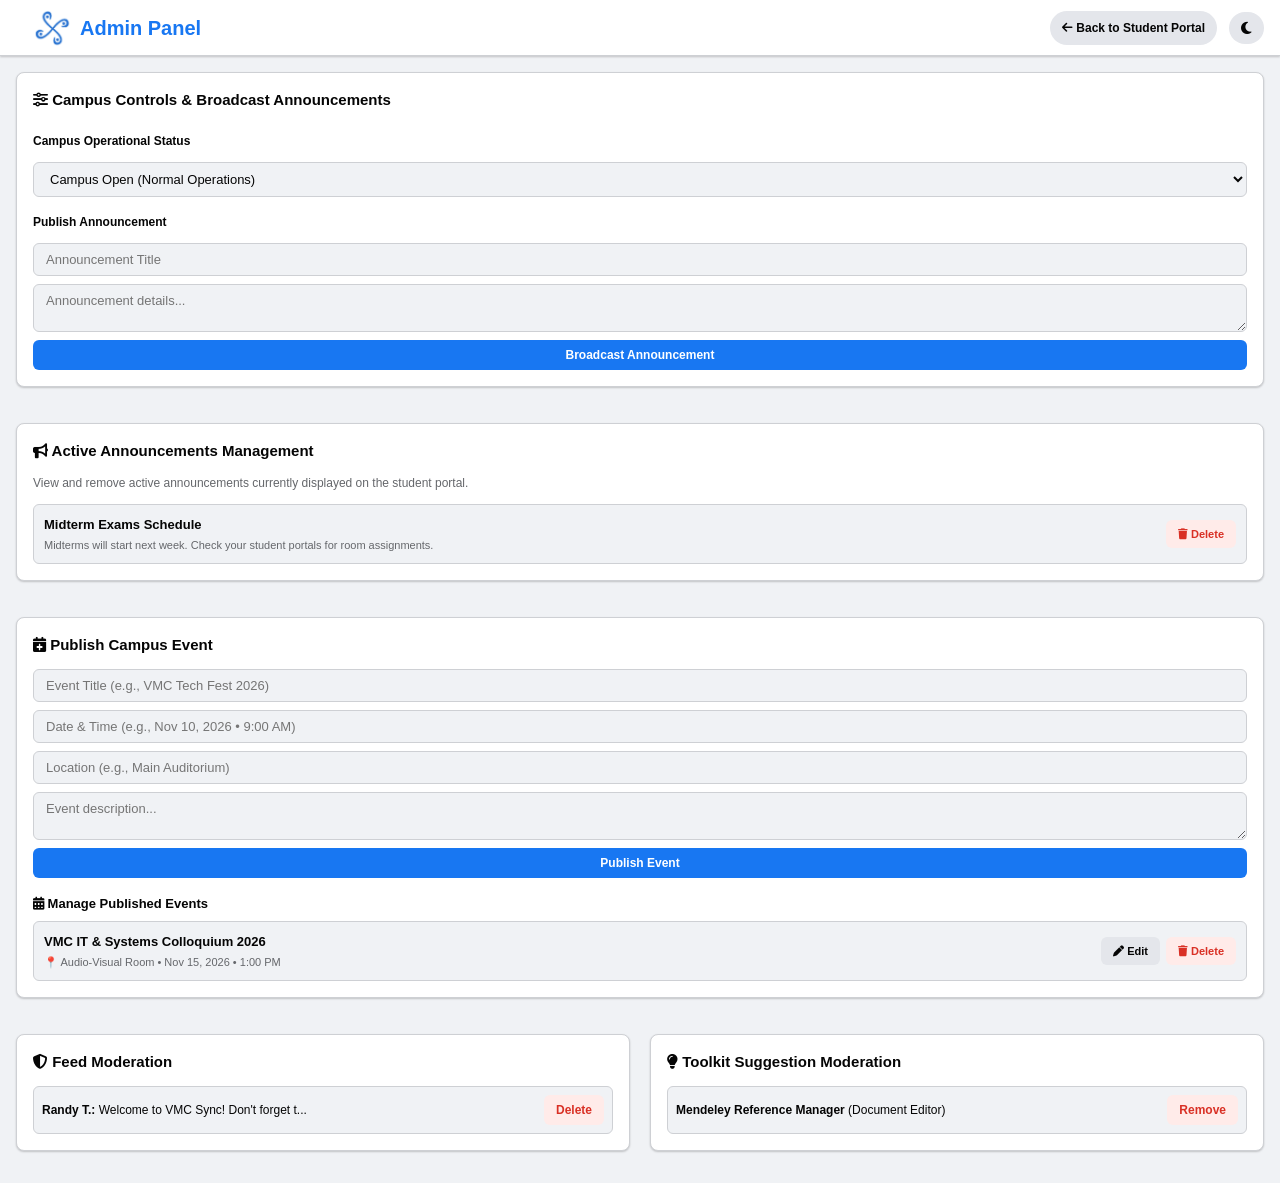
==== commit 4676255e: "Replace logo image in admin panel header" ====
--- a/admin.html
+++ b/admin.html
@@ -12,7 +12,7 @@
   <!-- TOPBAR HEADER -->
   <header class="fb-topbar">
     <a href="index.html" class="topbar-brand">
-      <img src="vmc-logo.png" id="vmc-logo-img" alt="VMC Logo" class="glowing-logo">
+     <img src="Logo3.png" idalt="VMC Logo" style="height: 36px; width: auto; object-fit: contain;">
       <h1 class="brand-title">Admin Panel</h1>
     </a>
 
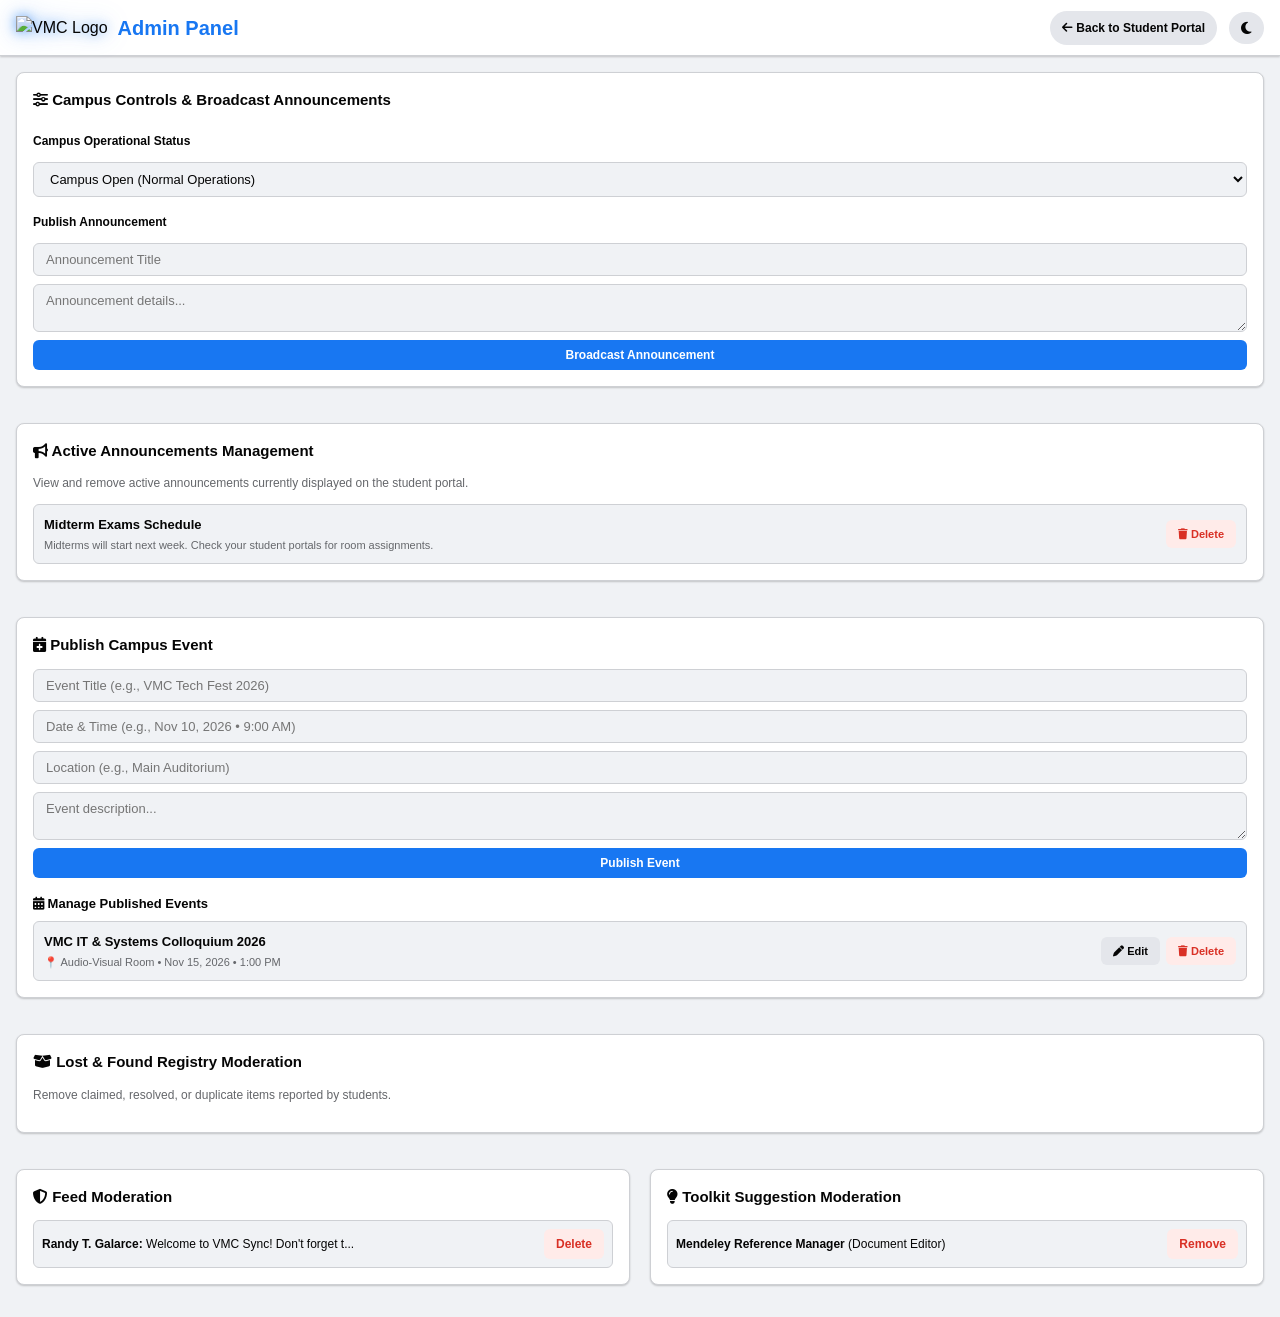
==== commit 59596e3b: "Enhance admin panel with Lost & Found section Added Lost & Found Registry Management section to admi" ====
--- a/admin.html
+++ b/admin.html
@@ -12,7 +12,7 @@
   <!-- TOPBAR HEADER -->
   <header class="fb-topbar">
     <a href="index.html" class="topbar-brand">
-     <img src="Logo3.png" idalt="VMC Logo" style="height: 36px; width: auto; object-fit: contain;">
+      <img src="vmc-logo.png" id="vmc-logo-img" alt="VMC Logo" class="glowing-logo">
       <h1 class="brand-title">Admin Panel</h1>
     </a>
 
@@ -66,6 +66,13 @@
       <div id="admin-events-list" style="display:flex; flex-direction:column; gap:8px;"></div>
     </div>
 
+    <!-- LOST & FOUND REGISTRY MANAGEMENT -->
+    <div class="sidebar-card" style="margin-bottom: 20px;">
+      <h3 class="sidebar-title"><i class="fa-solid fa-box-open"></i> Lost & Found Registry Moderation</h3>
+      <p style="font-size:12px; color:var(--text-muted); margin-bottom:12px;">Remove claimed, resolved, or duplicate items reported by students.</p>
+      <div id="admin-lostfound-list" style="display:flex; flex-direction:column; gap:8px;"></div>
+    </div>
+
     <!-- MODERATION TOOLS -->
     <div style="display: grid; grid-template-columns: 1fr 1fr; gap: 20px;">
       <div class="sidebar-card">
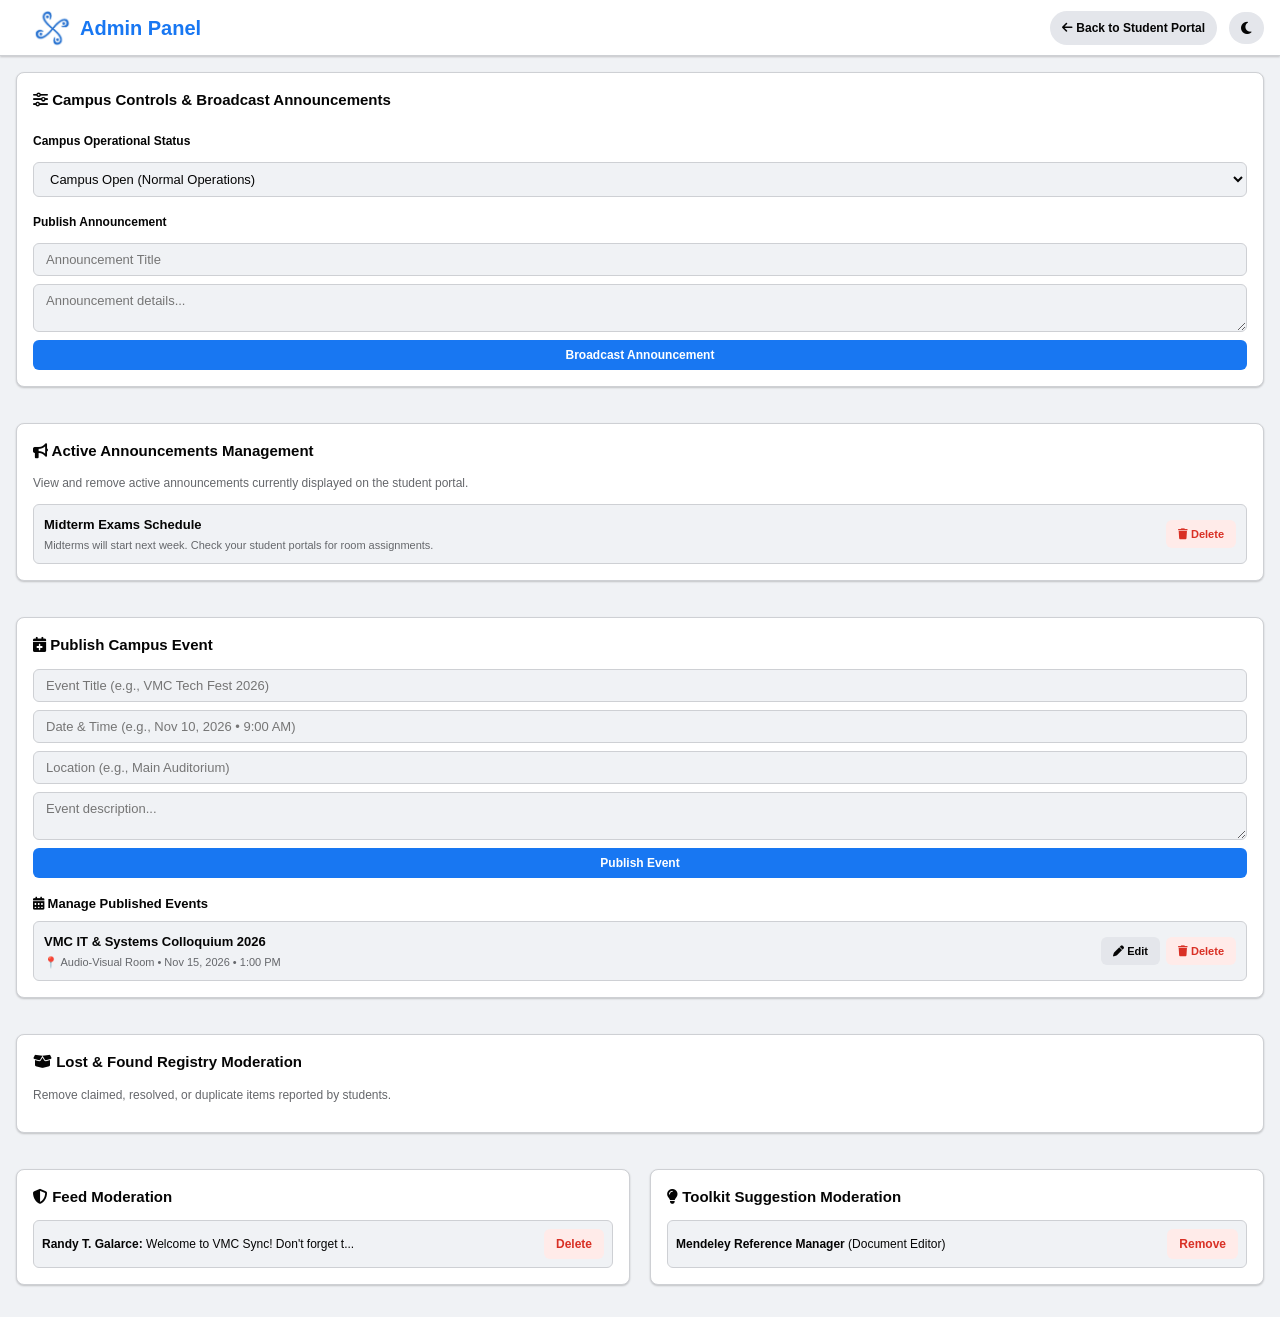
==== commit bee964ef: "Update admin.html" ====
--- a/admin.html
+++ b/admin.html
@@ -12,7 +12,7 @@
   <!-- TOPBAR HEADER -->
   <header class="fb-topbar">
     <a href="index.html" class="topbar-brand">
-      <img src="vmc-logo.png" id="vmc-logo-img" alt="VMC Logo" class="glowing-logo">
+      <img src="Logo3.png" idalt="VMC Logo" style="height: 36px; width: auto; object-fit: contain;">
       <h1 class="brand-title">Admin Panel</h1>
     </a>
 
